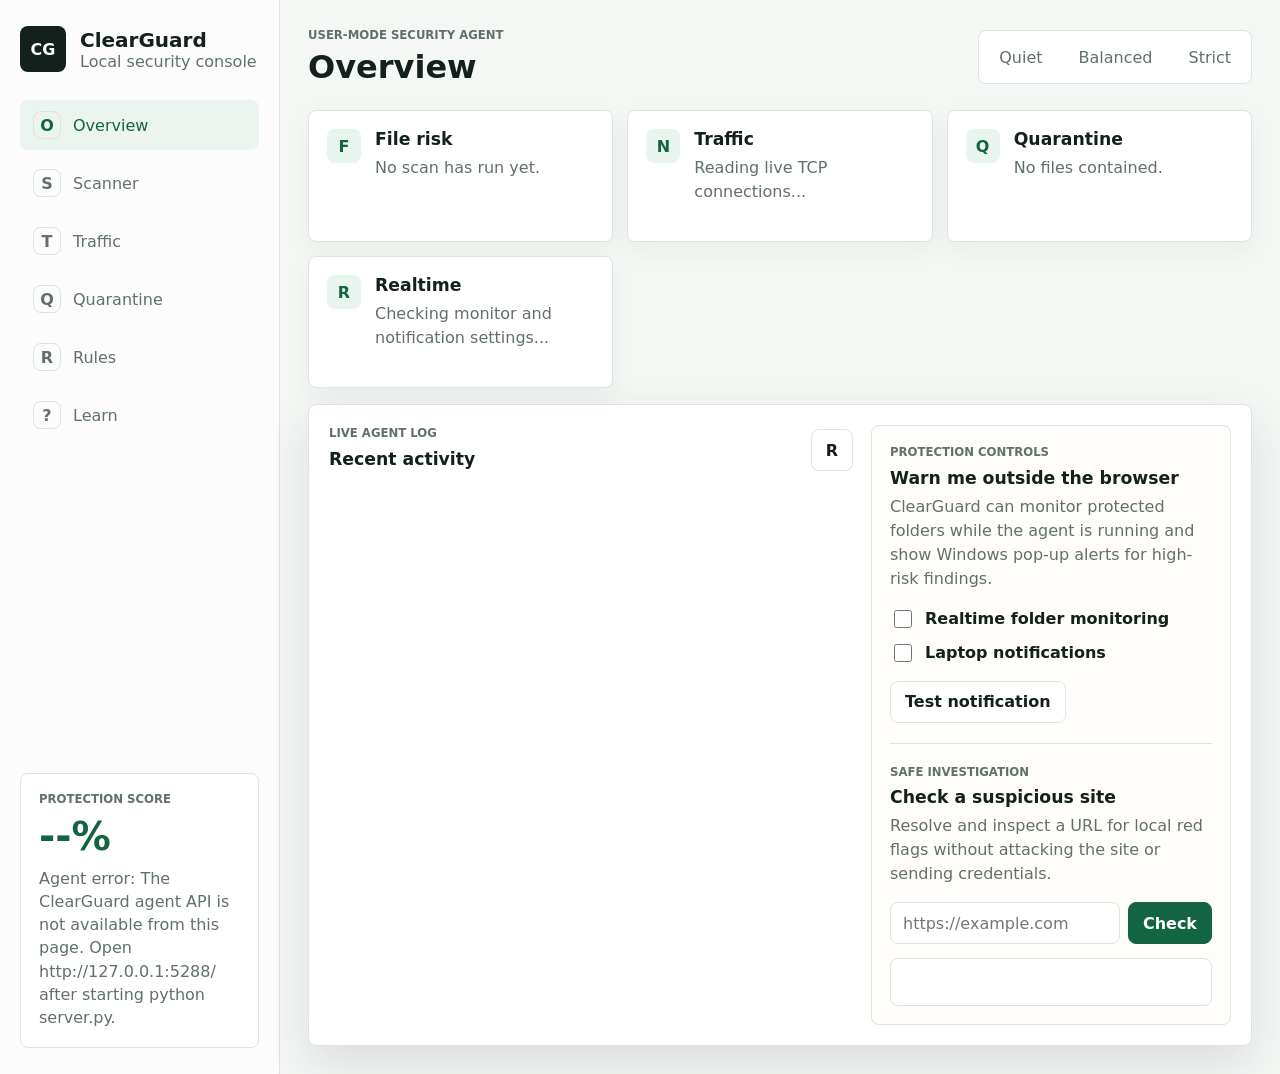
==== console.html @ 6460c011 "Add persistence notifications unblock and animated landing" ====
<!doctype html>
<html lang="en">
  <head>
    <meta charset="utf-8">
    <meta name="viewport" content="width=device-width, initial-scale=1">
    <title>ClearGuard AV</title>
    <link rel="stylesheet" href="styles.css">
  </head>
  <body>
    <div class="app-shell">
      <aside class="sidebar" aria-label="ClearGuard sections">
        <div class="brand">
          <div class="brand-mark" aria-hidden="true">CG</div>
          <div>
            <h1>ClearGuard</h1>
            <p>Local security console</p>
          </div>
        </div>

        <nav class="nav-list" aria-label="Primary">
          <button class="nav-item active" data-view="overview" type="button"><span aria-hidden="true">O</span>Overview</button>
          <button class="nav-item" data-view="scanner" type="button"><span aria-hidden="true">S</span>Scanner</button>
          <button class="nav-item" data-view="traffic" type="button"><span aria-hidden="true">T</span>Traffic</button>
          <button class="nav-item" data-view="quarantine" type="button"><span aria-hidden="true">Q</span>Quarantine</button>
          <button class="nav-item" data-view="rules" type="button"><span aria-hidden="true">R</span>Rules</button>
          <button class="nav-item" data-view="learn" type="button"><span aria-hidden="true">?</span>Learn</button>
        </nav>

        <section class="trust-panel" aria-label="Protection status">
          <p class="eyebrow">Protection score</p>
          <div class="trust-score"><span id="trustScore">--</span>%</div>
          <p id="trustCopy">Connecting to the local agent...</p>
        </section>
      </aside>

      <main class="workspace">
        <header class="topbar">
          <div>
            <p class="eyebrow">User-mode security agent</p>
            <h2 id="viewTitle">Overview</h2>
          </div>
          <div class="mode-control" aria-label="Protection mode">
            <button class="mode-button" data-mode="quiet" type="button">Quiet</button>
            <button class="mode-button" data-mode="balanced" type="button">Balanced</button>
            <button class="mode-button" data-mode="strict" type="button">Strict</button>
          </div>
        </header>

        <section class="view active" id="overview" aria-labelledby="viewTitle">
          <div class="status-grid">
            <article class="status-tile">
              <div class="tile-icon" aria-hidden="true">F</div>
              <div>
                <h3>File risk</h3>
                <p id="fileStatus">No scan has run yet.</p>
              </div>
            </article>
            <article class="status-tile">
              <div class="tile-icon" aria-hidden="true">N</div>
              <div>
                <h3>Traffic</h3>
                <p id="networkStatus">Reading live TCP connections...</p>
              </div>
            </article>
            <article class="status-tile">
              <div class="tile-icon" aria-hidden="true">Q</div>
              <div>
                <h3>Quarantine</h3>
                <p id="quarantineStatus">No files contained.</p>
              </div>
            </article>
            <article class="status-tile">
              <div class="tile-icon" aria-hidden="true">R</div>
              <div>
                <h3>Realtime</h3>
                <p id="realtimeStatus">Checking monitor and notification settings...</p>
              </div>
            </article>
          </div>

          <section class="panel split-panel">
            <div>
              <div class="section-head">
                <div>
                  <p class="eyebrow">Live agent log</p>
                  <h3>Recent activity</h3>
                </div>
                <button class="icon-button" id="refreshOverview" type="button" title="Refresh" aria-label="Refresh">R</button>
              </div>
              <div class="activity-list" id="activityList" aria-live="polite"></div>
            </div>
            <aside class="decision-card">
              <p class="eyebrow">Protection controls</p>
              <h3>Warn me outside the browser</h3>
              <p>ClearGuard can monitor protected folders while the agent is running and show Windows pop-up alerts for high-risk findings.</p>
              <div class="toggle-list">
                <label><input id="realtimeToggle" type="checkbox"> Realtime folder monitoring</label>
                <label><input id="notificationsToggle" type="checkbox"> Laptop notifications</label>
              </div>
              <div class="decision-actions">
                <button class="secondary-action" id="testNotification" type="button">Test notification</button>
              </div>
              <hr>
              <p class="eyebrow">Safe investigation</p>
              <h3>Check a suspicious site</h3>
              <p>Resolve and inspect a URL for local red flags without attacking the site or sending credentials.</p>
              <div class="input-row">
                <input id="urlInput" type="url" placeholder="https://example.com">
                <button class="primary-action" id="checkUrl" type="button">Check</button>
              </div>
              <div class="result-box" id="urlResult"></div>
            </aside>
          </section>
        </section>

        <section class="view" id="scanner" aria-labelledby="viewTitle">
          <section class="panel">
            <div class="section-head">
              <div>
                <p class="eyebrow">Real file scanning</p>
                <h3>Scan files or folders</h3>
              </div>
              <button class="secondary-action" id="scanDefault" type="button">Scan default folder</button>
            </div>
            <div class="input-row wide">
              <input id="scanPath" type="text" placeholder="C:\Users\you\Downloads">
              <button class="primary-action" id="scanPathButton" type="button">Scan path</button>
            </div>
            <div class="result-box" id="scanSummary"></div>
            <div class="findings-list" id="scanFindings"></div>
          </section>
        </section>

        <section class="view" id="traffic" aria-labelledby="viewTitle">
          <section class="panel">
            <div class="section-head">
              <div>
                <p class="eyebrow">Live traffic visibility</p>
                <h3>Outbound connections</h3>
              </div>
              <button class="secondary-action" id="refreshTraffic" type="button">Refresh traffic</button>
            </div>
            <div class="result-box" id="trafficHelp">Loading traffic context...</div>
            <div class="table-wrap">
              <table>
                <thead>
                  <tr>
                    <th>Risk</th>
                    <th>Process</th>
                    <th>Destination</th>
                    <th>Plain-English explanation</th>
                    <th>Action</th>
                  </tr>
                </thead>
                <tbody id="trafficTable"></tbody>
              </table>
            </div>
            <div class="section-head subhead">
              <div>
                <p class="eyebrow">Windows Firewall</p>
                <h3>Existing outbound IP blocks</h3>
              </div>
              <button class="secondary-action" id="refreshBlocked" type="button">Refresh blocked IPs</button>
            </div>
            <div class="rules-list" id="blockedList"></div>
          </section>
        </section>

        <section class="view" id="quarantine" aria-labelledby="viewTitle">
          <section class="panel">
            <div class="section-head">
              <div>
                <p class="eyebrow">Contained files</p>
                <h3>Quarantine</h3>
              </div>
              <button class="secondary-action" id="refreshQuarantine" type="button">Refresh</button>
            </div>
            <div class="quarantine-list" id="quarantineList"></div>
          </section>
        </section>

        <section class="view" id="rules" aria-labelledby="viewTitle">
          <section class="panel">
            <div class="section-head">
              <div>
                <p class="eyebrow">Detection policy</p>
                <h3>Active built-in rules</h3>
              </div>
            </div>
            <div class="rules-list" id="rulesList"></div>
          </section>
        </section>

        <section class="view" id="learn" aria-labelledby="viewTitle">
          <section class="panel learn-grid">
            <article>
              <p class="eyebrow">What runs today</p>
              <h3>User-mode agent</h3>
              <p>This build scans real files, tracks quarantine, reads live TCP connections, and explains risk locally.</p>
            </article>
            <article>
              <p class="eyebrow">What comes next</p>
              <h3>Kernel sensor</h3>
              <p>Industry endpoint protection adds signed minifilter, process, registry, and WFP drivers after the policy engine is stable.</p>
            </article>
            <article>
              <p class="eyebrow">Safe investigation</p>
              <h3>Defensive only</h3>
              <p>ClearGuard can inspect, explain, quarantine, and block. It does not attack sites, bypass access controls, or exploit traffic.</p>
            </article>
            <article>
              <p class="eyebrow">Moat</p>
              <h3>Human-readable control</h3>
              <p>The product wedge is security decisions normal people can understand, with expert-grade telemetry behind the scenes.</p>
            </article>
          </section>
        </section>
      </main>
    </div>

    <script src="app.js"></script>
  </body>
</html>
---- styles.css ----
:root {
  color-scheme: light;
  --bg: #f5f7f5;
  --surface: #ffffff;
  --ink: #14201b;
  --muted: #61706a;
  --line: #dce4df;
  --green: #1f8a5b;
  --green-dark: #126442;
  --amber: #c47a13;
  --red: #b83a3a;
  --blue: #356f9f;
  --shadow: 0 18px 48px rgba(30, 44, 38, 0.12);
}

* {
  box-sizing: border-box;
}

body {
  margin: 0;
  min-height: 100vh;
  background: var(--bg);
  color: var(--ink);
  font-family: Inter, ui-sans-serif, system-ui, -apple-system, BlinkMacSystemFont, "Segoe UI", sans-serif;
}

button,
input,
select {
  font: inherit;
}

button {
  cursor: pointer;
}

.app-shell {
  display: grid;
  grid-template-columns: 280px minmax(0, 1fr);
  min-height: 100vh;
}

.sidebar {
  display: flex;
  flex-direction: column;
  gap: 28px;
  min-width: 0;
  border-right: 1px solid var(--line);
  background: #fbfcfb;
  padding: 26px 20px;
}

.brand {
  display: flex;
  align-items: center;
  gap: 14px;
}

.brand-mark {
  display: grid;
  width: 46px;
  height: 46px;
  place-items: center;
  border-radius: 8px;
  background: var(--ink);
  color: white;
  font-weight: 800;
}

h1,
h2,
h3,
h4,
p {
  margin: 0;
}

.brand h1 {
  font-size: 1.25rem;
}

.brand p,
.eyebrow,
small {
  color: var(--muted);
}

.eyebrow {
  margin: 0 0 6px;
  font-size: 0.73rem;
  font-weight: 800;
  letter-spacing: 0;
  text-transform: uppercase;
}

.nav-list {
  display: grid;
  gap: 8px;
}

.nav-item,
.mode-button,
.icon-button,
.primary-action,
.secondary-action {
  min-height: 42px;
  border: 1px solid transparent;
  border-radius: 8px;
}

.nav-item {
  display: flex;
  align-items: center;
  gap: 12px;
  width: 100%;
  padding: 10px 12px;
  background: transparent;
  color: var(--muted);
  text-align: left;
}

.nav-item span {
  display: grid;
  width: 28px;
  height: 28px;
  place-items: center;
  border: 1px solid var(--line);
  border-radius: 8px;
  font-weight: 800;
}

.nav-item.active,
.nav-item:hover {
  background: #ecf4ef;
  color: var(--green-dark);
}

.trust-panel,
.panel,
.decision-card {
  border: 1px solid var(--line);
  border-radius: 8px;
  background: var(--surface);
}

.trust-panel {
  margin-top: auto;
  padding: 18px;
}

.trust-score {
  margin: 8px 0;
  color: var(--green-dark);
  font-size: 2.45rem;
  font-weight: 850;
}

.trust-panel p:last-child {
  color: var(--muted);
  line-height: 1.45;
}

.workspace {
  min-width: 0;
  padding: 28px;
}

.topbar {
  display: flex;
  align-items: center;
  justify-content: space-between;
  gap: 18px;
  margin-bottom: 24px;
}

.topbar h2 {
  font-size: clamp(1.55rem, 2.5vw, 2.3rem);
}

.mode-control {
  display: flex;
  gap: 6px;
  padding: 5px;
  border: 1px solid var(--line);
  border-radius: 8px;
  background: white;
}

.mode-button {
  padding: 0 14px;
  background: transparent;
  color: var(--muted);
}

.mode-button.active {
  background: var(--ink);
  color: white;
}

.view {
  display: none;
}

.view.active {
  display: block;
}

.status-grid {
  display: grid;
  grid-template-columns: repeat(3, minmax(0, 1fr));
  gap: 14px;
  margin-bottom: 16px;
}

.status-tile {
  display: flex;
  min-height: 132px;
  gap: 14px;
  padding: 18px;
  border: 1px solid var(--line);
  border-radius: 8px;
  background: white;
  box-shadow: 0 8px 24px rgba(30, 44, 38, 0.05);
}

.status-tile h3,
.panel h3,
.decision-card h3 {
  margin-bottom: 7px;
  font-size: 1.08rem;
}

.status-tile p,
.panel p,
.decision-card p,
.activity-item p,
.rule-item p,
.quarantine-item p,
.finding-item p {
  color: var(--muted);
  line-height: 1.5;
}

.tile-icon {
  display: grid;
  flex: 0 0 auto;
  width: 34px;
  height: 34px;
  place-items: center;
  border-radius: 8px;
  background: #e8f5ee;
  color: var(--green-dark);
  font-weight: 900;
}

.panel {
  padding: 20px;
  box-shadow: var(--shadow);
}

.split-panel {
  display: grid;
  grid-template-columns: minmax(0, 1fr) 360px;
  gap: 18px;
}

.section-head {
  display: flex;
  align-items: center;
  justify-content: space-between;
  gap: 14px;
  margin-bottom: 16px;
}

.section-head.subhead {
  margin-top: 24px;
}

.icon-button {
  display: grid;
  min-width: 42px;
  place-items: center;
  border-color: var(--line);
  background: white;
  color: var(--ink);
  font-weight: 800;
}

.activity-list,
.rules-list,
.quarantine-list,
.findings-list {
  display: grid;
  gap: 10px;
}

.activity-item,
.rule-item,
.quarantine-item,
.finding-item,
.empty-state {
  display: flex;
  align-items: flex-start;
  justify-content: space-between;
  gap: 14px;
  min-height: 74px;
  padding: 14px;
  border: 1px solid var(--line);
  border-radius: 8px;
  background: #fbfcfb;
}

.activity-item {
  justify-content: flex-start;
}

.activity-item h4,
.quarantine-item h4,
.finding-item h4,
.rule-item h4 {
  margin-bottom: 4px;
}

.risk-dot {
  flex: 0 0 auto;
  width: 12px;
  height: 12px;
  margin-top: 6px;
  border-radius: 50%;
  background: var(--green);
}

.risk-dot.medium,
.risk-pill.medium,
.finding-item.medium {
  border-color: #f0c27b;
}

.risk-dot.medium {
  background: var(--amber);
}

.risk-dot.high,
.risk-dot.critical {
  background: var(--red);
}

.finding-item.high,
.finding-item.critical {
  border-color: #e7a4a4;
}

.decision-card {
  align-self: start;
  padding: 18px;
  background: #fffdf9;
}

.input-row,
.quarantine-actions,
.decision-actions {
  display: flex;
  flex-wrap: wrap;
  gap: 8px;
  margin-top: 16px;
}

.toggle-list {
  display: grid;
  gap: 10px;
  margin-top: 16px;
}

.toggle-list label {
  display: flex;
  align-items: center;
  gap: 10px;
  color: var(--ink);
  font-weight: 750;
}

.toggle-list input {
  flex: 0 0 auto;
  width: 18px;
  min-height: 18px;
}

hr {
  height: 1px;
  margin: 20px 0;
  border: 0;
  background: var(--line);
}

.input-row.wide {
  align-items: stretch;
  margin-bottom: 16px;
}

input {
  min-width: 0;
  min-height: 42px;
  flex: 1 1 220px;
  border: 1px solid var(--line);
  border-radius: 8px;
  padding: 0 12px;
}

.primary-action,
.secondary-action {
  padding: 0 14px;
  font-weight: 750;
}

.primary-action {
  border-color: var(--green-dark);
  background: var(--green-dark);
  color: white;
}

.primary-action.danger {
  border-color: var(--red);
  background: var(--red);
}

.secondary-action {
  border-color: var(--line);
  background: white;
  color: var(--ink);
}

.result-box {
  margin-top: 14px;
  padding: 12px;
  min-height: 48px;
  border: 1px solid var(--line);
  border-radius: 8px;
  background: white;
  color: var(--muted);
  line-height: 1.45;
}

.table-wrap {
  overflow-x: auto;
}

table {
  width: 100%;
  min-width: 760px;
  border-collapse: collapse;
}

th,
td {
  padding: 12px;
  border-bottom: 1px solid var(--line);
  text-align: left;
  vertical-align: top;
}

th {
  color: var(--muted);
  font-size: 0.78rem;
  text-transform: uppercase;
}

.risk-pill {
  display: inline-flex;
  min-width: 74px;
  justify-content: center;
  border: 1px solid var(--line);
  border-radius: 999px;
  padding: 4px 8px;
  background: #eef7f2;
  color: var(--green-dark);
  font-size: 0.8rem;
  font-weight: 800;
}

.risk-pill.info {
  background: #eef3f8;
  color: var(--blue);
}

.risk-pill.medium {
  background: #fff2df;
  color: var(--amber);
}

.risk-pill.high,
.risk-pill.critical {
  background: #fff0f0;
  color: var(--red);
}

.learn-grid {
  display: grid;
  grid-template-columns: repeat(2, minmax(0, 1fr));
  gap: 18px;
}

.learn-grid article {
  padding: 16px;
  border: 1px solid var(--line);
  border-radius: 8px;
  background: #fbfcfb;
}

@media (max-width: 1080px) {
  .status-grid,
  .split-panel,
  .learn-grid {
    grid-template-columns: 1fr;
  }
}

@media (max-width: 940px) {
  .app-shell {
    grid-template-columns: 1fr;
  }

  .sidebar {
    position: static;
    gap: 18px;
    border-right: 0;
    border-bottom: 1px solid var(--line);
  }

  .trust-panel {
    margin-top: 0;
  }
}

@media (max-width: 620px) {
  .workspace,
  .sidebar {
    padding: 18px;
  }

  .topbar {
    align-items: stretch;
    flex-direction: column;
  }

  .mode-control,
  .nav-list {
    overflow-x: auto;
  }

  .nav-list {
    display: flex;
  }

  .nav-item {
    flex: 0 0 auto;
    width: auto;
    white-space: nowrap;
  }

  .nav-item span {
    display: none;
  }

  .mode-button {
    flex: 1;
  }

  .activity-item,
  .quarantine-item,
  .rule-item,
  .finding-item {
    flex-direction: column;
  }
}

.landing-body {
  background: #f7f8f6;
}

.landing-nav,
.landing-footer {
  display: flex;
  align-items: center;
  justify-content: space-between;
  gap: 18px;
  width: min(1180px, calc(100% - 40px));
  margin: 0 auto;
}

.landing-nav {
  min-height: 76px;
}

.landing-brand {
  display: inline-flex;
  align-items: center;
  gap: 12px;
  color: var(--ink);
  font-weight: 850;
  text-decoration: none;
}

.landing-nav nav,
.landing-footer {
  display: flex;
  flex-wrap: wrap;
  gap: 16px;
}

.landing-nav a,
.landing-footer a {
  color: var(--muted);
  font-weight: 750;
  text-decoration: none;
}

.landing-nav a:hover,
.landing-footer a:hover {
  color: var(--green-dark);
}

.landing-hero {
  position: relative;
  display: grid;
  grid-template-columns: minmax(0, 1.05fr) minmax(360px, 0.95fr);
  gap: 48px;
  align-items: center;
  width: min(1180px, calc(100% - 40px));
  min-height: calc(100vh - 118px);
  margin: 0 auto;
  padding: 34px 0 64px;
}

.parallax-stage {
  overflow: hidden;
}

.hero-aura {
  position: absolute;
  z-index: 0;
  border-radius: 999px;
  filter: blur(8px);
  opacity: 0.38;
  pointer-events: none;
}

.aura-one {
  width: 320px;
  height: 320px;
  top: 14%;
  right: 28%;
  background: radial-gradient(circle, rgba(31, 138, 91, 0.45), rgba(31, 138, 91, 0));
}

.aura-two {
  width: 240px;
  height: 240px;
  bottom: 18%;
  left: 3%;
  background: radial-gradient(circle, rgba(53, 111, 159, 0.32), rgba(53, 111, 159, 0));
}

.hero-copy,
.hero-product {
  position: relative;
  z-index: 1;
}

.hero-copy h1 {
  max-width: 760px;
  margin-bottom: 18px;
  font-size: clamp(3rem, 7vw, 5.7rem);
  line-height: 0.95;
}

.word-pop {
  position: relative;
  display: inline-block;
  color: var(--green-dark);
  animation: wordLift 3.4s ease-in-out infinite;
}

.word-pop::after {
  content: "";
  position: absolute;
  left: 2px;
  right: 2px;
  bottom: 4px;
  height: 12px;
  z-index: -1;
  border-radius: 999px;
  background: rgba(31, 138, 91, 0.18);
  animation: underlinePulse 2.8s ease-in-out infinite;
}

.hero-copy > p:not(.eyebrow):not(.hero-note) {
  max-width: 650px;
  color: var(--muted);
  font-size: 1.2rem;
  line-height: 1.6;
}

.hero-actions {
  display: flex;
  flex-wrap: wrap;
  gap: 12px;
  margin: 28px 0 12px;
}

.primary-link,
.secondary-link {
  display: inline-flex;
  align-items: center;
  justify-content: center;
  min-height: 48px;
  border-radius: 8px;
  padding: 0 18px;
  font-weight: 850;
  text-decoration: none;
}

.primary-link {
  background: var(--green-dark);
  color: white;
}

.secondary-link {
  border: 1px solid var(--line);
  background: white;
  color: var(--ink);
}

.hero-note {
  color: var(--muted);
  font-size: 0.95rem;
}

.hero-product {
  position: relative;
  overflow: hidden;
  border: 1px solid var(--line);
  border-radius: 8px;
  background: white;
  box-shadow: var(--shadow);
  animation: floatCard 5.5s ease-in-out infinite;
}

.scan-line {
  position: absolute;
  top: 0;
  bottom: 0;
  width: 80px;
  background: linear-gradient(90deg, transparent, rgba(31, 138, 91, 0.15), transparent);
  animation: scanSweep 4s ease-in-out infinite;
  pointer-events: none;
}

.product-top {
  display: flex;
  gap: 8px;
  padding: 14px;
  border-bottom: 1px solid var(--line);
  background: #fbfcfb;
}

.product-top span {
  width: 10px;
  height: 10px;
  border-radius: 50%;
  background: var(--line);
}

.product-score {
  padding: 28px;
  border-bottom: 1px solid var(--line);
}

.product-score strong {
  display: block;
  color: var(--green-dark);
  font-size: 4rem;
  line-height: 1;
}

.product-score span,
.product-list span {
  color: var(--muted);
  line-height: 1.5;
}

.product-list {
  display: grid;
  gap: 0;
}

.product-list article {
  display: grid;
  gap: 5px;
  padding: 18px 28px;
  border-bottom: 1px solid var(--line);
}

.product-list article:last-child {
  border-bottom: 0;
}

.landing-band,
.landing-cta {
  width: min(1180px, calc(100% - 40px));
  margin: 0 auto 28px;
  padding: 62px 0;
}

.landing-band.alt {
  border-top: 1px solid var(--line);
  border-bottom: 1px solid var(--line);
}

.landing-section-head {
  max-width: 720px;
  margin-bottom: 24px;
}

.landing-section-head h2,
.landing-cta h2 {
  font-size: clamp(2rem, 4vw, 3.2rem);
  line-height: 1.05;
}

.feature-grid,
.steps-grid {
  display: grid;
  grid-template-columns: repeat(4, minmax(0, 1fr));
  gap: 14px;
}

.feature-grid article,
.steps-grid article {
  min-height: 210px;
  border: 1px solid var(--line);
  border-radius: 8px;
  background: white;
  padding: 20px;
  transition: transform 180ms ease, box-shadow 180ms ease, border-color 180ms ease;
}

.feature-grid article:hover,
.steps-grid article:hover {
  transform: translateY(-4px);
  border-color: rgba(31, 138, 91, 0.35);
  box-shadow: 0 16px 36px rgba(30, 44, 38, 0.1);
}

.feature-grid h3,
.steps-grid h3 {
  margin-bottom: 10px;
}

.feature-grid p,
.steps-grid p,
.landing-cta p {
  color: var(--muted);
  line-height: 1.55;
}

.steps-grid span {
  display: grid;
  width: 34px;
  height: 34px;
  place-items: center;
  margin-bottom: 20px;
  border-radius: 8px;
  background: #e8f5ee;
  color: var(--green-dark);
  font-weight: 900;
}

code {
  border: 1px solid var(--line);
  border-radius: 6px;
  background: #fbfcfb;
  padding: 2px 5px;
}

.landing-cta {
  display: flex;
  align-items: center;
  justify-content: space-between;
  gap: 26px;
  border: 1px solid var(--line);
  border-radius: 8px;
  background: white;
  padding: 34px;
}

.landing-cta div {
  max-width: 760px;
}

.landing-footer {
  min-height: 78px;
  border-top: 1px solid var(--line);
  color: var(--muted);
}

.reveal {
  opacity: 0;
  transform: translateY(22px);
  transition: opacity 520ms ease, transform 520ms ease;
}

.reveal.visible {
  opacity: 1;
  transform: translateY(0);
}

@keyframes floatCard {
  0%,
  100% {
    transform: translateY(0);
  }
  50% {
    transform: translateY(-10px);
  }
}

@keyframes scanSweep {
  0% {
    left: -90px;
  }
  48%,
  100% {
    left: calc(100% + 90px);
  }
}

@keyframes wordLift {
  0%,
  100% {
    transform: translateY(0);
  }
  50% {
    transform: translateY(-4px);
  }
}

@keyframes underlinePulse {
  0%,
  100% {
    transform: scaleX(0.9);
    opacity: 0.55;
  }
  50% {
    transform: scaleX(1.04);
    opacity: 1;
  }
}

@media (prefers-reduced-motion: reduce) {
  *,
  *::before,
  *::after {
    animation-duration: 0.001ms !important;
    animation-iteration-count: 1 !important;
    scroll-behavior: auto !important;
    transition-duration: 0.001ms !important;
  }
}

@media (max-width: 980px) {
  .landing-hero,
  .feature-grid,
  .steps-grid {
    grid-template-columns: 1fr;
  }

  .landing-hero {
    min-height: auto;
  }

  .hero-product {
    min-width: 0;
  }

  .landing-cta {
    align-items: flex-start;
    flex-direction: column;
  }
}

@media (max-width: 640px) {
  .landing-nav {
    align-items: flex-start;
    flex-direction: column;
    padding: 18px 0;
  }

  .landing-nav nav {
    gap: 12px;
  }

  .hero-copy h1 {
    font-size: 3rem;
  }
}
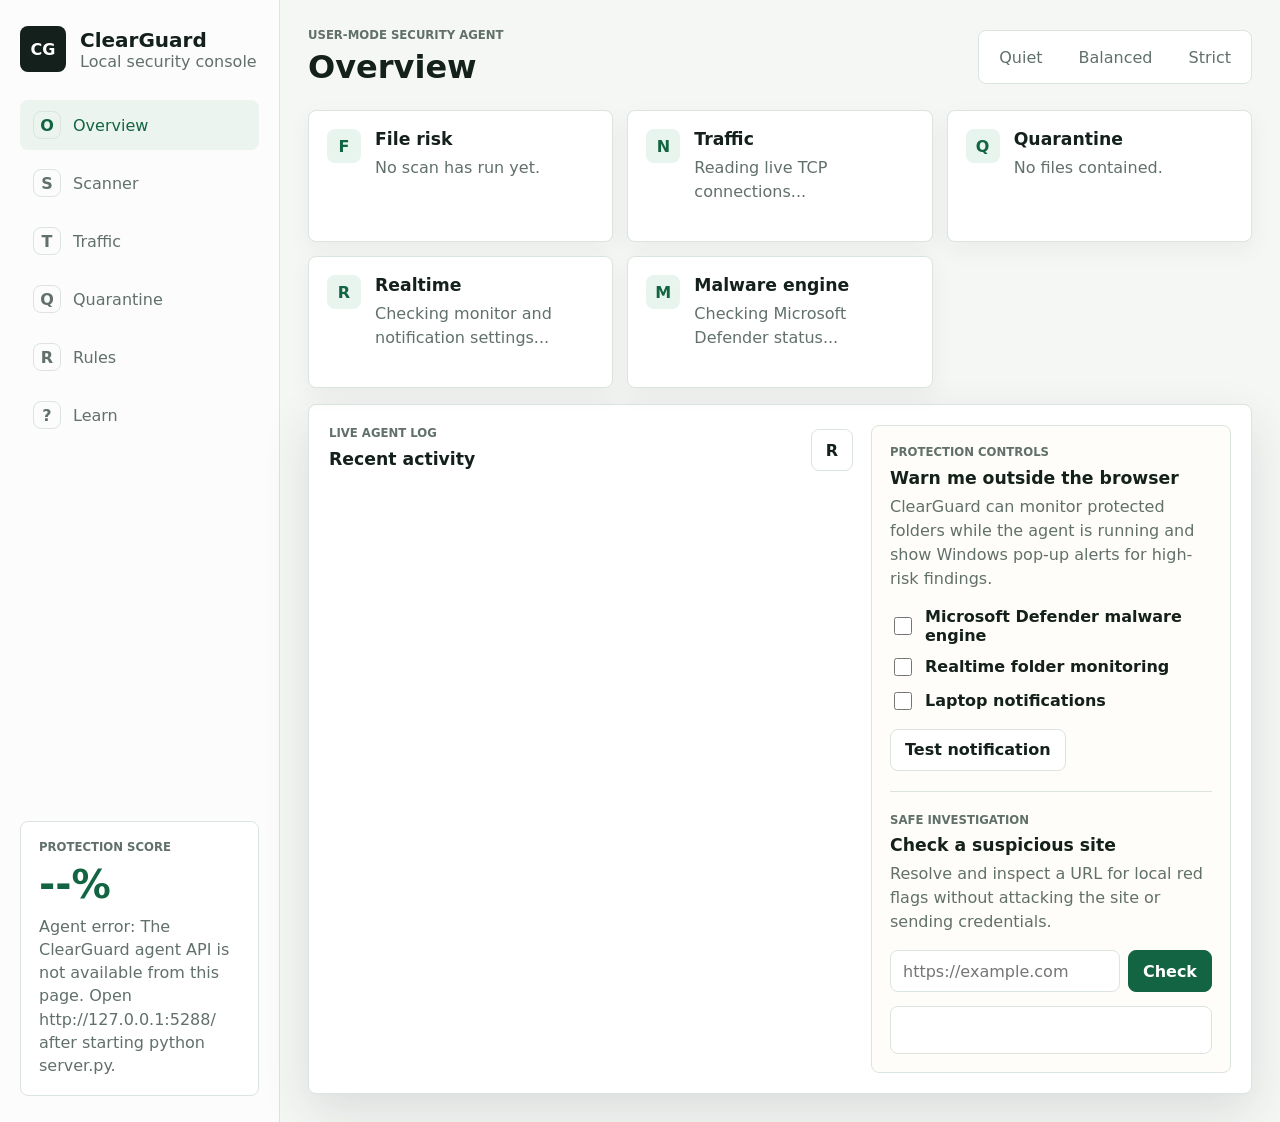
==== commit 566c9d92: "Integrate Microsoft Defender malware engine" ====
--- a/console.html
+++ b/console.html
@@ -76,6 +76,13 @@
                 <p id="realtimeStatus">Checking monitor and notification settings...</p>
               </div>
             </article>
+            <article class="status-tile">
+              <div class="tile-icon" aria-hidden="true">M</div>
+              <div>
+                <h3>Malware engine</h3>
+                <p id="engineStatus">Checking Microsoft Defender status...</p>
+              </div>
+            </article>
           </div>
 
           <section class="panel split-panel">
@@ -94,6 +101,7 @@
               <h3>Warn me outside the browser</h3>
               <p>ClearGuard can monitor protected folders while the agent is running and show Windows pop-up alerts for high-risk findings.</p>
               <div class="toggle-list">
+                <label><input id="defenderToggle" type="checkbox"> Microsoft Defender malware engine</label>
                 <label><input id="realtimeToggle" type="checkbox"> Realtime folder monitoring</label>
                 <label><input id="notificationsToggle" type="checkbox"> Laptop notifications</label>
               </div>
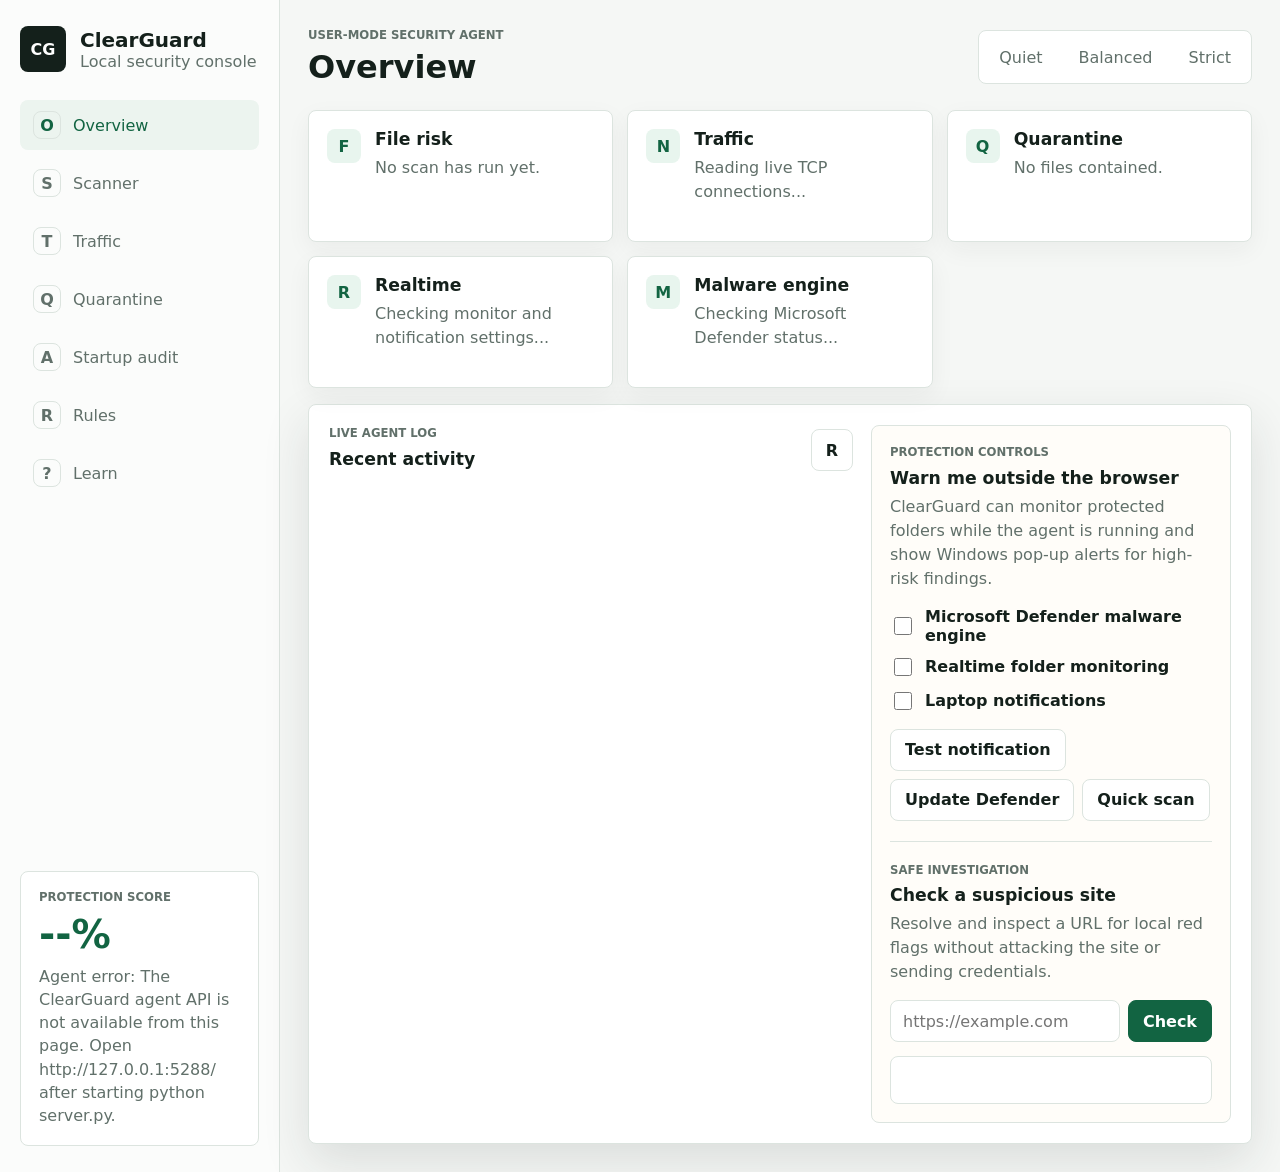
==== commit 1730e60e: "Add web shield startup audit and blocklists" ====
--- a/console.html
+++ b/console.html
@@ -22,6 +22,7 @@
           <button class="nav-item" data-view="scanner" type="button"><span aria-hidden="true">S</span>Scanner</button>
           <button class="nav-item" data-view="traffic" type="button"><span aria-hidden="true">T</span>Traffic</button>
           <button class="nav-item" data-view="quarantine" type="button"><span aria-hidden="true">Q</span>Quarantine</button>
+          <button class="nav-item" data-view="startup" type="button"><span aria-hidden="true">A</span>Startup audit</button>
           <button class="nav-item" data-view="rules" type="button"><span aria-hidden="true">R</span>Rules</button>
           <button class="nav-item" data-view="learn" type="button"><span aria-hidden="true">?</span>Learn</button>
         </nav>
@@ -107,6 +108,8 @@
               </div>
               <div class="decision-actions">
                 <button class="secondary-action" id="testNotification" type="button">Test notification</button>
+                <button class="secondary-action" id="updateDefender" type="button">Update Defender</button>
+                <button class="secondary-action" id="quickScan" type="button">Quick scan</button>
               </div>
               <hr>
               <p class="eyebrow">Safe investigation</p>
@@ -187,6 +190,19 @@
           </section>
         </section>
 
+        <section class="view" id="startup" aria-labelledby="viewTitle">
+          <section class="panel">
+            <div class="section-head">
+              <div>
+                <p class="eyebrow">Persistence audit</p>
+                <h3>Apps that start automatically</h3>
+              </div>
+              <button class="secondary-action" id="refreshStartup" type="button">Audit startup</button>
+            </div>
+            <div class="findings-list" id="startupList"></div>
+          </section>
+        </section>
+
         <section class="view" id="rules" aria-labelledby="viewTitle">
           <section class="panel">
             <div class="section-head">
@@ -196,6 +212,21 @@
               </div>
             </div>
             <div class="rules-list" id="rulesList"></div>
+            <div class="section-head subhead">
+              <div>
+                <p class="eyebrow">Local blocklists</p>
+                <h3>Known-bad domains and hashes</h3>
+              </div>
+            </div>
+            <div class="input-row wide">
+              <input id="domainInput" type="text" placeholder="malicious.example">
+              <button class="primary-action" id="addDomain" type="button">Block domain</button>
+            </div>
+            <div class="input-row wide">
+              <input id="hashInput" type="text" placeholder="SHA-256 hash">
+              <button class="primary-action" id="addHash" type="button">Block hash</button>
+            </div>
+            <div class="rules-list" id="blocklistList"></div>
           </section>
         </section>
 
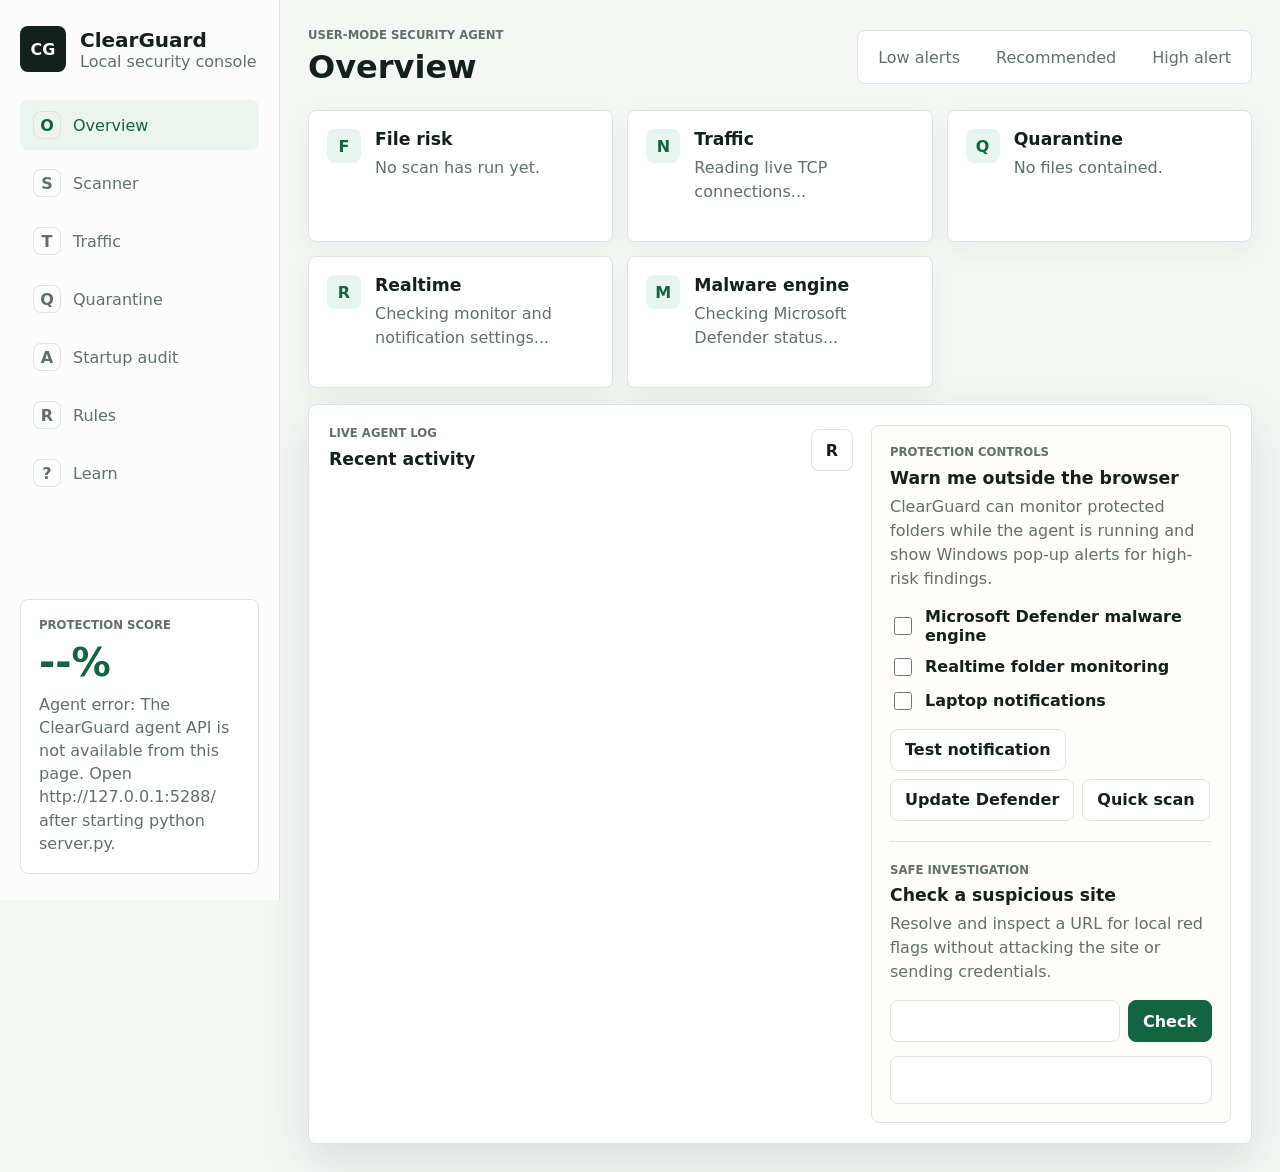
==== commit c4cfcaea: "Improve rules traffic and startup controls" ====
--- a/console.html
+++ b/console.html
@@ -41,9 +41,9 @@
             <h2 id="viewTitle">Overview</h2>
           </div>
           <div class="mode-control" aria-label="Protection mode">
-            <button class="mode-button" data-mode="quiet" type="button">Quiet</button>
-            <button class="mode-button" data-mode="balanced" type="button">Balanced</button>
-            <button class="mode-button" data-mode="strict" type="button">Strict</button>
+            <button class="mode-button" data-mode="quiet" type="button" title="Fewer alerts; still scans and logs.">Low alerts</button>
+            <button class="mode-button" data-mode="balanced" type="button" title="Recommended alert level for daily use.">Recommended</button>
+            <button class="mode-button" data-mode="strict" type="button" title="More warnings for suspicious behavior.">High alert</button>
           </div>
         </header>
 
@@ -116,7 +116,7 @@
               <h3>Check a suspicious site</h3>
               <p>Resolve and inspect a URL for local red flags without attacking the site or sending credentials.</p>
               <div class="input-row">
-                <input id="urlInput" type="url" placeholder="https://example.com">
+                <input id="urlInput" type="url" aria-label="Suspicious URL to check">
                 <button class="primary-action" id="checkUrl" type="button">Check</button>
               </div>
               <div class="result-box" id="urlResult"></div>
@@ -134,7 +134,7 @@
               <button class="secondary-action" id="scanDefault" type="button">Scan default folder</button>
             </div>
             <div class="input-row wide">
-              <input id="scanPath" type="text" placeholder="C:\Users\you\Downloads">
+              <input id="scanPath" type="text" aria-label="File or folder path to scan">
               <button class="primary-action" id="scanPathButton" type="button">Scan path</button>
             </div>
             <div class="result-box" id="scanSummary"></div>
@@ -169,7 +169,7 @@
             <div class="section-head subhead">
               <div>
                 <p class="eyebrow">Windows Firewall</p>
-                <h3>Existing outbound IP blocks</h3>
+                <h3>ClearGuard outbound IP blocks</h3>
               </div>
               <button class="secondary-action" id="refreshBlocked" type="button">Refresh blocked IPs</button>
             </div>
@@ -215,15 +215,20 @@
             <div class="section-head subhead">
               <div>
                 <p class="eyebrow">Local blocklists</p>
-                <h3>Known-bad domains and hashes</h3>
-              </div>
-            </div>
-            <div class="input-row wide">
-              <input id="domainInput" type="text" placeholder="malicious.example">
+                <h3>Domains, IPs, and file hashes</h3>
+              </div>
+            </div>
+            <div class="result-box" id="rulesHelp">Domain blocks are enforced in ClearGuard checks and the browser extension. Run ClearGuard as Administrator to also write Windows hosts-file blocks.</div>
+            <div class="input-row wide">
+              <input id="domainInput" type="text" aria-label="Domain or URL to block">
               <button class="primary-action" id="addDomain" type="button">Block domain</button>
             </div>
             <div class="input-row wide">
-              <input id="hashInput" type="text" placeholder="SHA-256 hash">
+              <input id="ipInput" type="text" aria-label="IP address to block">
+              <button class="primary-action" id="addIp" type="button">Block IP</button>
+            </div>
+            <div class="input-row wide">
+              <input id="hashInput" type="text" aria-label="SHA-256 hash to block">
               <button class="primary-action" id="addHash" type="button">Block hash</button>
             </div>
             <div class="rules-list" id="blocklistList"></div>
--- a/styles.css
+++ b/styles.css
@@ -35,6 +35,11 @@
   cursor: pointer;
 }
 
+button:disabled {
+  cursor: wait;
+  opacity: 0.68;
+}
+
 .app-shell {
   display: grid;
   grid-template-columns: 280px minmax(0, 1fr);
@@ -42,6 +47,10 @@
 }
 
 .sidebar {
+  position: sticky;
+  top: 0;
+  max-height: 100vh;
+  overflow-y: auto;
   display: flex;
   flex-direction: column;
   gap: 28px;
@@ -409,8 +418,32 @@
 
 .primary-action,
 .secondary-action {
+  position: relative;
   padding: 0 14px;
   font-weight: 750;
+}
+
+.is-loading {
+  pointer-events: none;
+}
+
+.is-loading::after {
+  content: "";
+  display: inline-block;
+  width: 0.85em;
+  height: 0.85em;
+  margin-left: 8px;
+  border: 2px solid currentColor;
+  border-right-color: transparent;
+  border-radius: 50%;
+  vertical-align: -0.12em;
+  animation: spin 0.7s linear infinite;
+}
+
+@keyframes spin {
+  to {
+    transform: rotate(360deg);
+  }
 }
 
 .primary-action {
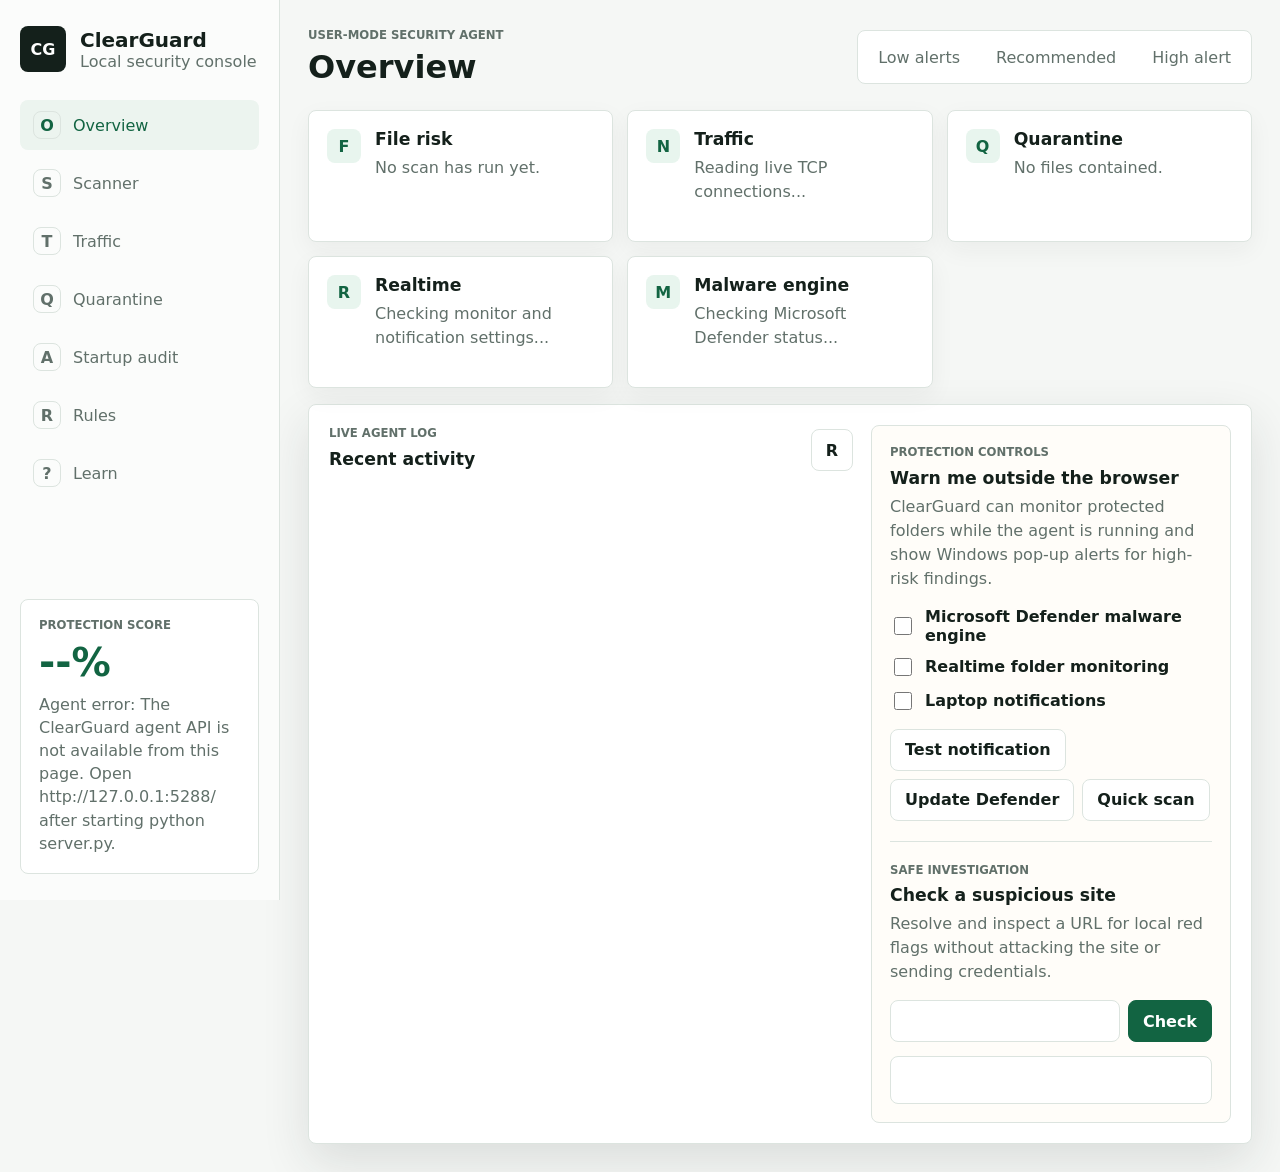
==== commit e34e4d14: "a" ====
--- a/console.html
+++ b/console.html
@@ -3,7 +3,7 @@
   <head>
     <meta charset="utf-8">
     <meta name="viewport" content="width=device-width, initial-scale=1">
-    <title>ClearGuard AV</title>
+    <title>ClearGuard</title>
     <link rel="stylesheet" href="styles.css">
   </head>
   <body>
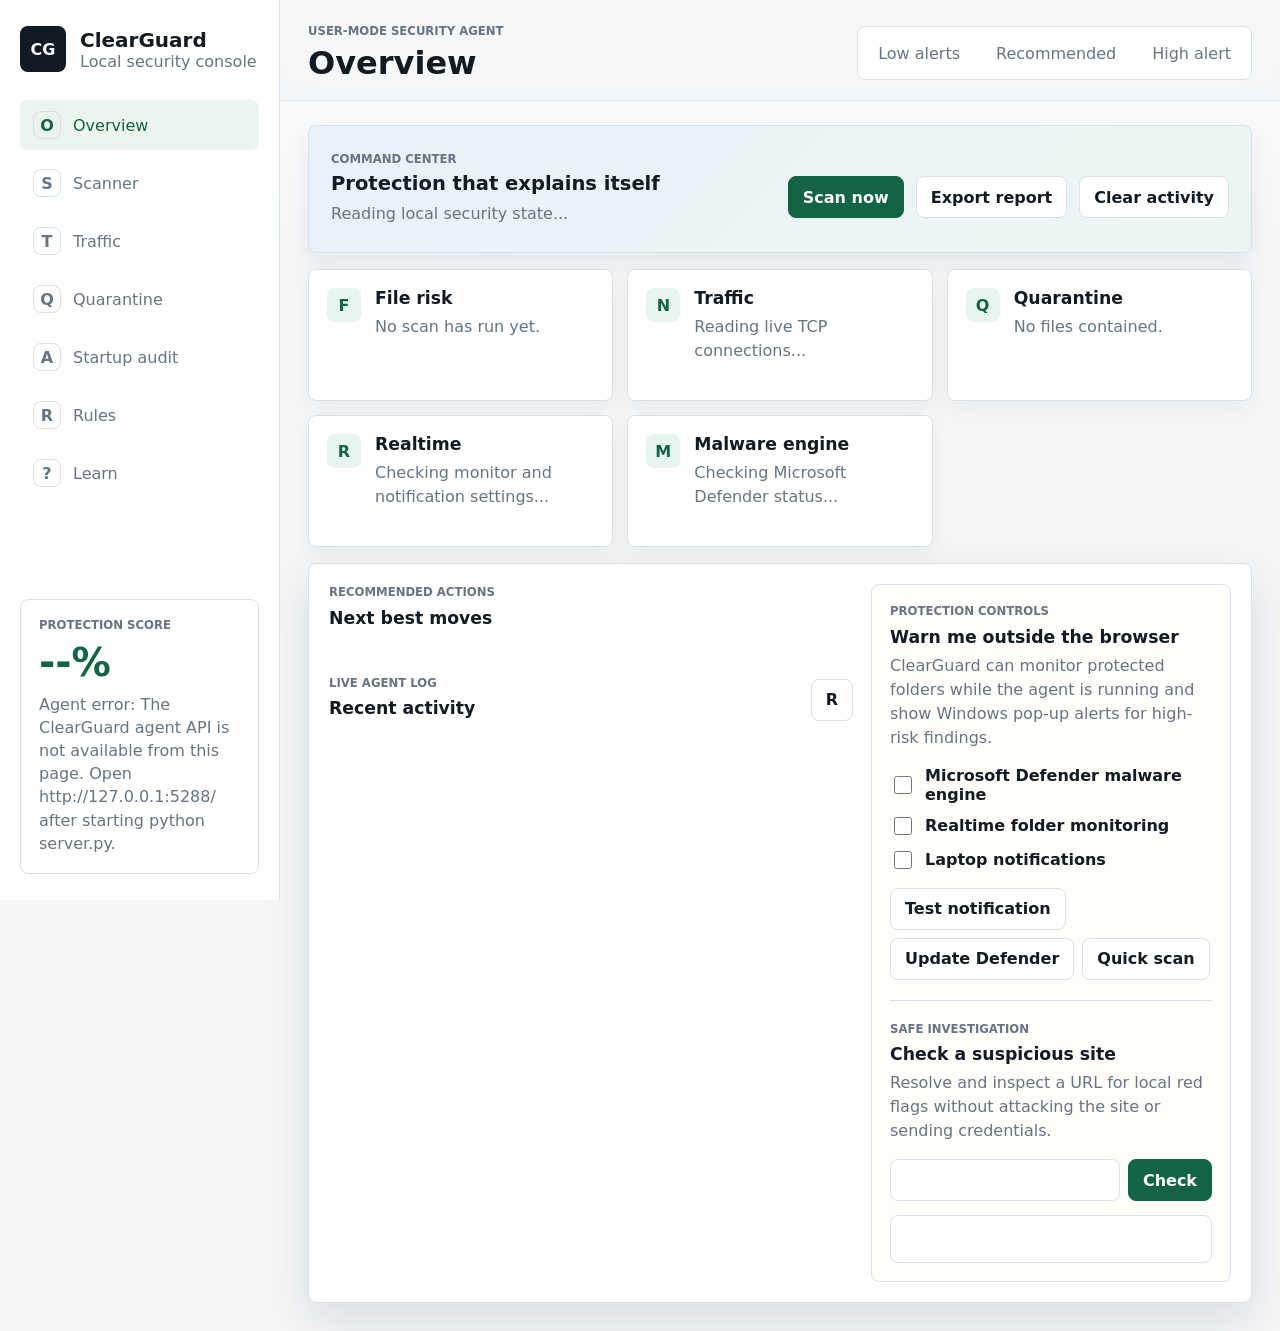
==== commit f38b2bb4: "Polish console workflows and app UX" ====
--- a/console.html
+++ b/console.html
@@ -48,6 +48,19 @@
         </header>
 
         <section class="view active" id="overview" aria-labelledby="viewTitle">
+          <section class="hero-panel">
+            <div>
+              <p class="eyebrow">Command center</p>
+              <h3>Protection that explains itself</h3>
+              <p id="overviewSummary">Reading local security state...</p>
+            </div>
+            <div class="hero-actions">
+              <button class="primary-action" id="overviewScan" type="button">Scan now</button>
+              <button class="secondary-action" id="exportReport" type="button">Export report</button>
+              <button class="secondary-action" id="clearActivity" type="button">Clear activity</button>
+            </div>
+          </section>
+
           <div class="status-grid">
             <article class="status-tile">
               <div class="tile-icon" aria-hidden="true">F</div>
@@ -89,6 +102,14 @@
           <section class="panel split-panel">
             <div>
               <div class="section-head">
+                <div>
+                  <p class="eyebrow">Recommended actions</p>
+                  <h3>Next best moves</h3>
+                </div>
+              </div>
+              <div class="action-list" id="actionList" aria-live="polite"></div>
+
+              <div class="section-head subhead">
                 <div>
                   <p class="eyebrow">Live agent log</p>
                   <h3>Recent activity</h3>
@@ -133,10 +154,33 @@
               </div>
               <button class="secondary-action" id="scanDefault" type="button">Scan default folder</button>
             </div>
+            <div class="metrics-row" id="scanMetrics"></div>
             <div class="input-row wide">
               <input id="scanPath" type="text" aria-label="File or folder path to scan">
               <button class="primary-action" id="scanPathButton" type="button">Scan path</button>
             </div>
+            <div class="section-head subhead">
+              <div>
+                <p class="eyebrow">Realtime coverage</p>
+                <h3>Protected paths</h3>
+              </div>
+              <button class="secondary-action" id="resetProtectedPaths" type="button">Reset defaults</button>
+            </div>
+            <div class="input-row wide">
+              <input id="protectedPathInput" type="text" aria-label="Folder or file path to protect">
+              <button class="secondary-action" id="addProtectedPath" type="button">Add protected path</button>
+            </div>
+            <div class="rules-list compact" id="protectedPathList"></div>
+            <div class="toolbar-row">
+              <input id="scanFindingSearch" type="search" aria-label="Search scan findings">
+              <select id="scanRiskFilter" aria-label="Filter scan findings by risk">
+                <option value="all">All risks</option>
+                <option value="critical">Critical</option>
+                <option value="high">High</option>
+                <option value="medium">Medium</option>
+                <option value="low">Low</option>
+              </select>
+            </div>
             <div class="result-box" id="scanSummary"></div>
             <div class="findings-list" id="scanFindings"></div>
           </section>
@@ -152,6 +196,16 @@
               <button class="secondary-action" id="refreshTraffic" type="button">Refresh traffic</button>
             </div>
             <div class="result-box" id="trafficHelp">Loading traffic context...</div>
+            <div class="metrics-row" id="trafficMetrics"></div>
+            <div class="toolbar-row">
+              <input id="trafficSearch" type="search" aria-label="Search traffic by process, host, IP, or path">
+              <select id="trafficRiskFilter" aria-label="Filter traffic by risk">
+                <option value="all">All risks</option>
+                <option value="high">High</option>
+                <option value="medium">Medium</option>
+                <option value="info">Info</option>
+              </select>
+            </div>
             <div class="table-wrap">
               <table>
                 <thead>
@@ -184,7 +238,20 @@
                 <p class="eyebrow">Contained files</p>
                 <h3>Quarantine</h3>
               </div>
-              <button class="secondary-action" id="refreshQuarantine" type="button">Refresh</button>
+              <div class="section-actions">
+                <button class="secondary-action" id="purgeQuarantineHistory" type="button">Clean history</button>
+                <button class="secondary-action" id="refreshQuarantine" type="button">Refresh</button>
+              </div>
+            </div>
+            <div class="metrics-row" id="quarantineMetrics"></div>
+            <div class="toolbar-row">
+              <input id="quarantineSearch" type="search" aria-label="Search quarantine">
+              <select id="quarantineStatusFilter" aria-label="Filter quarantine by status">
+                <option value="all">All statuses</option>
+                <option value="contained">Contained</option>
+                <option value="restored">Restored</option>
+                <option value="deleted">Deleted</option>
+              </select>
             </div>
             <div class="quarantine-list" id="quarantineList"></div>
           </section>
@@ -199,6 +266,18 @@
               </div>
               <button class="secondary-action" id="refreshStartup" type="button">Audit startup</button>
             </div>
+            <div class="metrics-row" id="startupMetrics"></div>
+            <div class="toolbar-row">
+              <input id="startupSearch" type="search" aria-label="Search startup apps and tasks">
+              <select id="startupFilter" aria-label="Filter startup entries">
+                <option value="all">All entries</option>
+                <option value="toggleable">Apps you can control</option>
+                <option value="system">Protected system tasks</option>
+                <option value="disabled">Disabled</option>
+                <option value="high">High risk</option>
+                <option value="medium">Medium risk</option>
+              </select>
+            </div>
             <div class="findings-list" id="startupList"></div>
           </section>
         </section>
@@ -230,6 +309,18 @@
             <div class="input-row wide">
               <input id="hashInput" type="text" aria-label="SHA-256 hash to block">
               <button class="primary-action" id="addHash" type="button">Block hash</button>
+            </div>
+            <div class="section-head subhead">
+              <div>
+                <p class="eyebrow">Bulk operations</p>
+                <h3>Import or export rules</h3>
+              </div>
+              <button class="secondary-action" id="exportBlocklists" type="button">Export blocklists</button>
+            </div>
+            <textarea id="bulkBlocklistInput" aria-label="Bulk blocklist import"></textarea>
+            <div class="decision-actions">
+              <button class="secondary-action" id="importBlocklists" type="button">Import entries</button>
+              <button class="secondary-action" id="downloadReportFromRules" type="button">Download report</button>
             </div>
             <div class="rules-list" id="blocklistList"></div>
           </section>
@@ -238,24 +329,24 @@
         <section class="view" id="learn" aria-labelledby="viewTitle">
           <section class="panel learn-grid">
             <article>
-              <p class="eyebrow">What runs today</p>
-              <h3>User-mode agent</h3>
-              <p>This build scans real files, tracks quarantine, reads live TCP connections, and explains risk locally.</p>
+              <p class="eyebrow">Daily flow</p>
+              <h3>Scan, review, contain</h3>
+              <p>Start with protected folders, review high-risk findings first, then quarantine only files you recognize as unsafe or unwanted.</p>
             </article>
             <article>
-              <p class="eyebrow">What comes next</p>
-              <h3>Kernel sensor</h3>
-              <p>Industry endpoint protection adds signed minifilter, process, registry, and WFP drivers after the policy engine is stable.</p>
+              <p class="eyebrow">Traffic</p>
+              <h3>Understand before blocking</h3>
+              <p>Browser connections often fan out through cloud providers. Block IPs when a process, destination, and timing all look wrong.</p>
             </article>
             <article>
-              <p class="eyebrow">Safe investigation</p>
-              <h3>Defensive only</h3>
-              <p>ClearGuard can inspect, explain, quarantine, and block. It does not attack sites, bypass access controls, or exploit traffic.</p>
+              <p class="eyebrow">Startup</p>
+              <h3>Control persistence</h3>
+              <p>Disable unknown user startup entries first. Windows system tasks are shown for visibility and protected from casual toggling.</p>
             </article>
             <article>
-              <p class="eyebrow">Moat</p>
-              <h3>Human-readable control</h3>
-              <p>The product wedge is security decisions normal people can understand, with expert-grade telemetry behind the scenes.</p>
+              <p class="eyebrow">Rules</p>
+              <h3>Layer local policy</h3>
+              <p>Use domains for websites, hashes for known files, and IP blocks for specific live destinations that keep reappearing.</p>
             </article>
           </section>
         </section>
--- a/styles.css
+++ b/styles.css
@@ -1,16 +1,18 @@
 :root {
   color-scheme: light;
-  --bg: #f5f7f5;
+  --bg: #f4f6f8;
   --surface: #ffffff;
-  --ink: #14201b;
-  --muted: #61706a;
-  --line: #dce4df;
+  --ink: #121a24;
+  --muted: #667483;
+  --line: #d9e1e8;
   --green: #1f8a5b;
   --green-dark: #126442;
   --amber: #c47a13;
   --red: #b83a3a;
-  --blue: #356f9f;
-  --shadow: 0 18px 48px rgba(30, 44, 38, 0.12);
+  --blue: #2e6fd0;
+  --violet: #7257c9;
+  --shadow: 0 18px 48px rgba(18, 26, 36, 0.11);
+  --soft-shadow: 0 10px 26px rgba(18, 26, 36, 0.07);
 }
 
 * {
@@ -20,7 +22,9 @@
 body {
   margin: 0;
   min-height: 100vh;
-  background: var(--bg);
+  background:
+    linear-gradient(180deg, rgba(255, 255, 255, 0.8), rgba(244, 246, 248, 0.96) 260px),
+    var(--bg);
   color: var(--ink);
   font-family: Inter, ui-sans-serif, system-ui, -apple-system, BlinkMacSystemFont, "Segoe UI", sans-serif;
 }
@@ -56,7 +60,8 @@
   gap: 28px;
   min-width: 0;
   border-right: 1px solid var(--line);
-  background: #fbfcfb;
+  background: rgba(255, 255, 255, 0.9);
+  backdrop-filter: blur(14px);
   padding: 26px 20px;
 }
 
@@ -176,11 +181,18 @@
 }
 
 .topbar {
+  position: sticky;
+  top: 0;
+  z-index: 5;
   display: flex;
   align-items: center;
   justify-content: space-between;
   gap: 18px;
-  margin-bottom: 24px;
+  margin: -28px -28px 24px;
+  padding: 24px 28px 18px;
+  border-bottom: 1px solid rgba(217, 225, 232, 0.72);
+  background: rgba(244, 246, 248, 0.86);
+  backdrop-filter: blur(14px);
 }
 
 .topbar h2 {
@@ -268,6 +280,91 @@
   box-shadow: var(--shadow);
 }
 
+.hero-panel {
+  display: flex;
+  align-items: center;
+  justify-content: space-between;
+  gap: 20px;
+  margin-bottom: 16px;
+  padding: 22px;
+  border: 1px solid var(--line);
+  border-radius: 8px;
+  background:
+    linear-gradient(135deg, rgba(46, 111, 208, 0.1), rgba(31, 138, 91, 0.08)),
+    white;
+  box-shadow: var(--soft-shadow);
+}
+
+.hero-panel h3 {
+  margin-bottom: 7px;
+  font-size: 1.22rem;
+}
+
+.hero-panel p:last-child {
+  color: var(--muted);
+  line-height: 1.5;
+}
+
+.hero-actions,
+.section-actions,
+.toolbar-row,
+.metrics-row {
+  display: flex;
+  flex-wrap: wrap;
+  gap: 10px;
+}
+
+.hero-actions {
+  justify-content: flex-end;
+}
+
+.metrics-row {
+  margin: 0 0 16px;
+}
+
+.metric-chip {
+  min-width: 128px;
+  padding: 12px 14px;
+  border: 1px solid var(--line);
+  border-radius: 8px;
+  background: #fbfcff;
+}
+
+.metric-chip strong,
+.metric-chip span {
+  display: block;
+}
+
+.metric-chip strong {
+  margin-bottom: 3px;
+  font-size: 1.08rem;
+}
+
+.metric-chip span {
+  color: var(--muted);
+  font-size: 0.78rem;
+  font-weight: 750;
+  text-transform: uppercase;
+}
+
+.toolbar-row {
+  align-items: center;
+  margin: 8px 0 16px;
+}
+
+.toolbar-row input,
+.toolbar-row select {
+  min-height: 42px;
+}
+
+.toolbar-row input {
+  flex: 1 1 280px;
+}
+
+.toolbar-row select {
+  flex: 0 1 210px;
+}
+
 .split-panel {
   display: grid;
   grid-template-columns: minmax(0, 1fr) 360px;
@@ -297,6 +394,7 @@
 }
 
 .activity-list,
+.action-list,
 .rules-list,
 .quarantine-list,
 .findings-list {
@@ -305,6 +403,7 @@
 }
 
 .activity-item,
+.action-item,
 .rule-item,
 .quarantine-item,
 .finding-item,
@@ -324,7 +423,12 @@
   justify-content: flex-start;
 }
 
+.action-item {
+  align-items: center;
+}
+
 .activity-item h4,
+.action-item h4,
 .quarantine-item h4,
 .finding-item h4,
 .rule-item h4 {
@@ -414,6 +518,34 @@
   border: 1px solid var(--line);
   border-radius: 8px;
   padding: 0 12px;
+}
+
+select,
+textarea {
+  border: 1px solid var(--line);
+  border-radius: 8px;
+  background: white;
+  color: var(--ink);
+}
+
+select {
+  padding: 0 12px;
+}
+
+textarea {
+  width: 100%;
+  min-height: 126px;
+  padding: 12px;
+  resize: vertical;
+  line-height: 1.45;
+}
+
+input:focus,
+select:focus,
+textarea:focus,
+button:focus-visible {
+  outline: 3px solid rgba(46, 111, 208, 0.18);
+  outline-offset: 2px;
 }
 
 .primary-action,
@@ -493,6 +625,10 @@
 }
 
 th {
+  position: sticky;
+  top: 0;
+  z-index: 1;
+  background: white;
   color: var(--muted);
   font-size: 0.78rem;
   text-transform: uppercase;
@@ -546,6 +682,15 @@
   .learn-grid {
     grid-template-columns: 1fr;
   }
+
+  .hero-panel {
+    align-items: flex-start;
+    flex-direction: column;
+  }
+
+  .hero-actions {
+    justify-content: flex-start;
+  }
 }
 
 @media (max-width: 940px) {
@@ -600,10 +745,24 @@
   }
 
   .activity-item,
+  .action-item,
   .quarantine-item,
   .rule-item,
   .finding-item {
     flex-direction: column;
+  }
+
+  .section-actions,
+  .toolbar-row,
+  .hero-actions {
+    width: 100%;
+  }
+
+  .section-actions button,
+  .hero-actions button,
+  .toolbar-row input,
+  .toolbar-row select {
+    width: 100%;
   }
 }
 
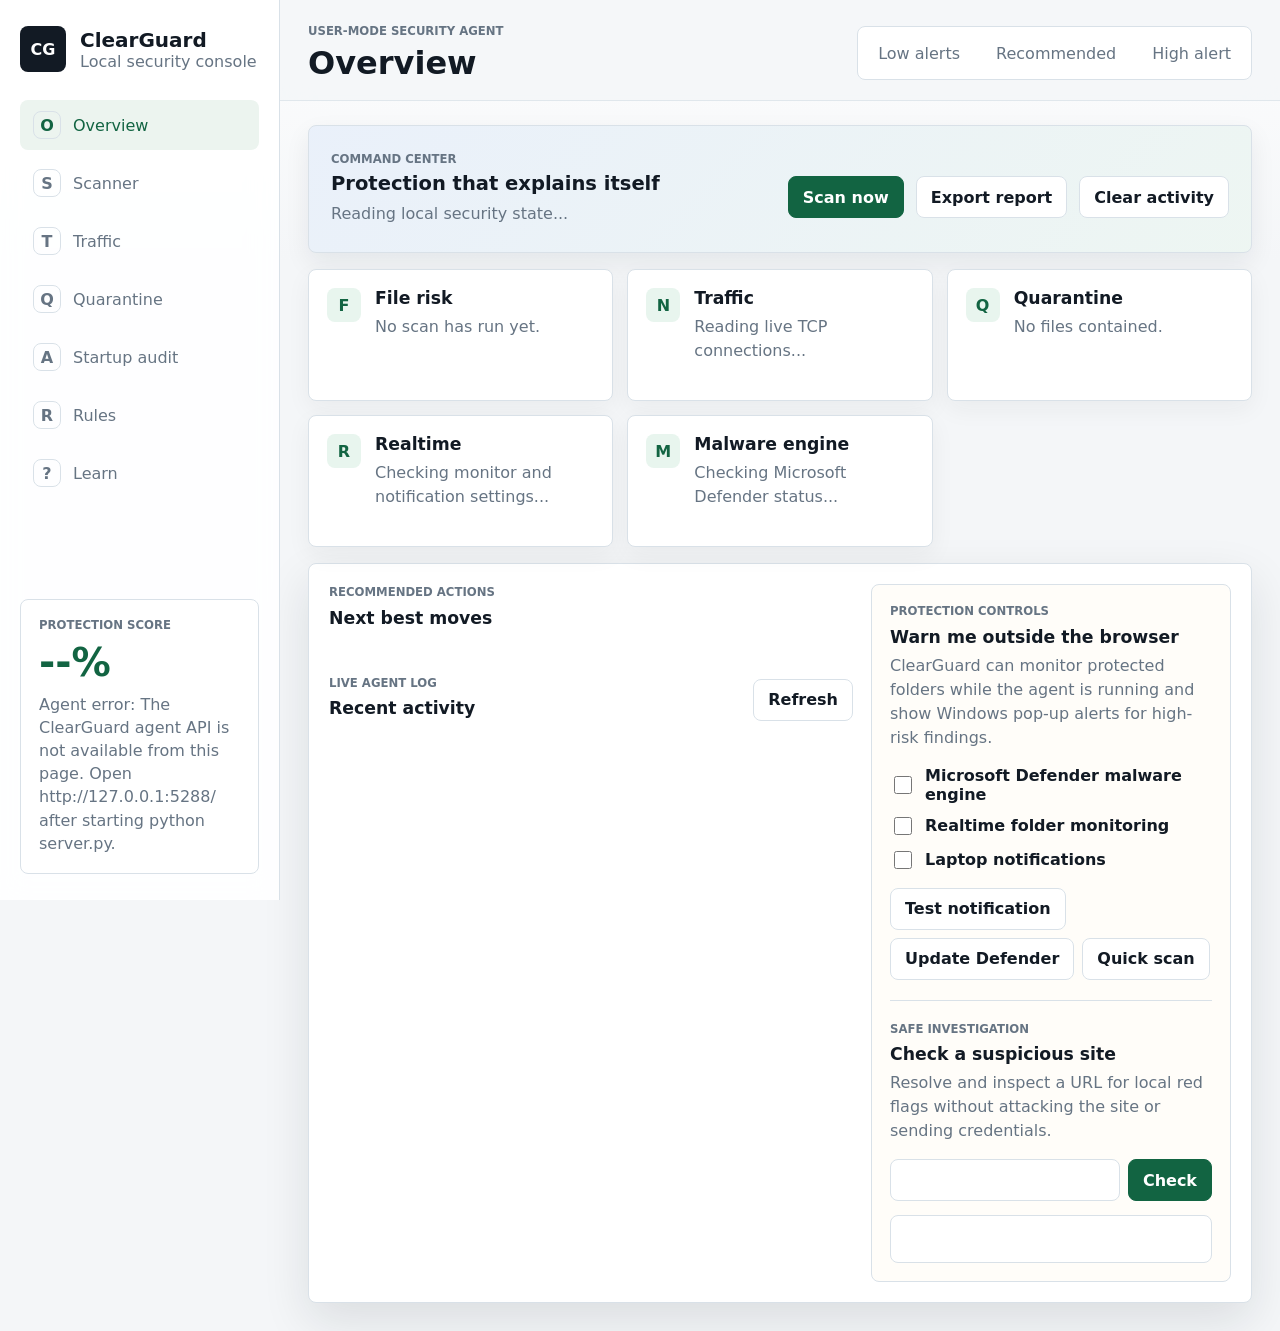
==== commit 130e5d68: "Dramatize landing and harden scans" ====
--- a/console.html
+++ b/console.html
@@ -114,7 +114,7 @@
                   <p class="eyebrow">Live agent log</p>
                   <h3>Recent activity</h3>
                 </div>
-                <button class="icon-button" id="refreshOverview" type="button" title="Refresh" aria-label="Refresh">R</button>
+                <button class="secondary-action" id="refreshOverview" type="button">Refresh</button>
               </div>
               <div class="activity-list" id="activityList" aria-live="polite"></div>
             </div>
--- a/styles.css
+++ b/styles.css
@@ -121,6 +121,12 @@
   min-height: 42px;
   border: 1px solid transparent;
   border-radius: 8px;
+  transition:
+    transform 140ms ease,
+    box-shadow 140ms ease,
+    border-color 140ms ease,
+    background 140ms ease,
+    color 140ms ease;
 }
 
 .nav-item {
@@ -148,6 +154,27 @@
 .nav-item:hover {
   background: #ecf4ef;
   color: var(--green-dark);
+}
+
+.nav-item:hover,
+.mode-button:hover,
+.icon-button:hover,
+.primary-action:hover,
+.secondary-action:hover,
+.primary-link:hover,
+.secondary-link:hover {
+  transform: translateY(-2px);
+}
+
+.nav-item:active,
+.mode-button:active,
+.icon-button:active,
+.primary-action:active,
+.secondary-action:active,
+.primary-link:active,
+.secondary-link:active {
+  transform: translateY(1px) scale(0.97);
+  box-shadow: inset 0 3px 10px rgba(18, 26, 36, 0.18);
 }
 
 .trust-panel,
@@ -584,15 +611,34 @@
   color: white;
 }
 
+.primary-action:hover {
+  box-shadow: 0 12px 28px rgba(18, 100, 66, 0.28);
+}
+
 .primary-action.danger {
   border-color: var(--red);
   background: var(--red);
+}
+
+.primary-action.danger:hover {
+  box-shadow: 0 12px 28px rgba(184, 58, 58, 0.28);
 }
 
 .secondary-action {
   border-color: var(--line);
   background: white;
   color: var(--ink);
+}
+
+.secondary-action:hover,
+.icon-button:hover {
+  border-color: rgba(46, 111, 208, 0.38);
+  box-shadow: 0 12px 28px rgba(18, 26, 36, 0.12);
+}
+
+button:disabled:hover {
+  transform: none;
+  box-shadow: none;
 }
 
 .result-box {
@@ -828,31 +874,6 @@
   overflow: hidden;
 }
 
-.hero-aura {
-  position: absolute;
-  z-index: 0;
-  border-radius: 999px;
-  filter: blur(8px);
-  opacity: 0.38;
-  pointer-events: none;
-}
-
-.aura-one {
-  width: 320px;
-  height: 320px;
-  top: 14%;
-  right: 28%;
-  background: radial-gradient(circle, rgba(31, 138, 91, 0.45), rgba(31, 138, 91, 0));
-}
-
-.aura-two {
-  width: 240px;
-  height: 240px;
-  bottom: 18%;
-  left: 3%;
-  background: radial-gradient(circle, rgba(53, 111, 159, 0.32), rgba(53, 111, 159, 0));
-}
-
 .hero-copy,
 .hero-product {
   position: relative;
@@ -910,6 +931,12 @@
   padding: 0 18px;
   font-weight: 850;
   text-decoration: none;
+  transition:
+    transform 140ms ease,
+    box-shadow 140ms ease,
+    border-color 140ms ease,
+    background 140ms ease,
+    color 140ms ease;
 }
 
 .primary-link {
@@ -1196,3 +1223,408 @@
     font-size: 3rem;
   }
 }
+
+/* Dramatic high-end landing page refresh */
+.landing-body {
+  overflow-x: hidden;
+  background: #05080c;
+  color: #eef4f7;
+}
+
+.landing-body .brand-mark {
+  background: #eef4f7;
+  color: #05080c;
+}
+
+.landing-nav {
+  position: fixed;
+  top: 16px;
+  left: 0;
+  right: 0;
+  z-index: 20;
+  min-height: 64px;
+  padding: 0 16px;
+  border: 1px solid rgba(238, 244, 247, 0.14);
+  border-radius: 8px;
+  background: rgba(5, 8, 12, 0.72);
+  backdrop-filter: blur(18px);
+  box-shadow: 0 18px 54px rgba(0, 0, 0, 0.28);
+}
+
+.landing-brand,
+.landing-nav a {
+  color: #eef4f7;
+}
+
+.landing-nav a:not(.landing-brand) {
+  color: rgba(238, 244, 247, 0.72);
+}
+
+.landing-nav a:hover {
+  color: #d9ff74;
+}
+
+.landing-hero {
+  position: relative;
+  display: grid;
+  grid-template-columns: 1fr;
+  align-content: end;
+  gap: 26px;
+  width: 100%;
+  min-height: 88svh;
+  margin: 0;
+  padding: 116px max(24px, calc((100vw - 1180px) / 2)) 28px;
+  overflow: hidden;
+  isolation: isolate;
+  background: #05080c;
+}
+
+.threat-canvas,
+.hero-gridlines {
+  position: absolute;
+  inset: 0;
+  width: 100%;
+  height: 100%;
+}
+
+.threat-canvas {
+  z-index: -3;
+}
+
+.hero-gridlines {
+  z-index: -2;
+  background-image:
+    linear-gradient(rgba(238, 244, 247, 0.06) 1px, transparent 1px),
+    linear-gradient(90deg, rgba(238, 244, 247, 0.04) 1px, transparent 1px);
+  background-size: 72px 72px;
+  mask-image: linear-gradient(to bottom, transparent 0%, black 18%, black 84%, transparent 100%);
+}
+
+.landing-hero::after {
+  content: "";
+  position: absolute;
+  inset: 0;
+  z-index: -1;
+  background:
+    linear-gradient(90deg, rgba(5, 8, 12, 0.96), rgba(5, 8, 12, 0.52) 52%, rgba(5, 8, 12, 0.92)),
+    linear-gradient(0deg, rgba(5, 8, 12, 0.98), transparent 34%, rgba(5, 8, 12, 0.34));
+  pointer-events: none;
+}
+
+.landing-hero .hero-copy {
+  max-width: 980px;
+}
+
+.landing-hero .eyebrow {
+  color: #9fe6c4;
+}
+
+.landing-hero .hero-copy h1 {
+  max-width: none;
+  margin: 0 0 18px;
+  color: #f6fbff;
+  font-size: clamp(4.8rem, 12.6vw, 10.8rem);
+  line-height: 0.78;
+  text-transform: uppercase;
+  text-shadow: 0 22px 80px rgba(84, 198, 255, 0.2);
+}
+
+.landing-hero .word-pop {
+  color: inherit;
+  animation: none;
+}
+
+.landing-hero .word-pop::after {
+  left: 0;
+  right: 0;
+  bottom: -10px;
+  height: 5px;
+  border-radius: 0;
+  background: #d9ff74;
+  box-shadow: 0 0 28px rgba(217, 255, 116, 0.62);
+  animation: none;
+}
+
+.landing-hero .hero-copy > p:not(.eyebrow):not(.hero-note) {
+  max-width: 760px;
+  color: rgba(238, 244, 247, 0.78);
+  font-size: clamp(1.1rem, 2.2vw, 1.45rem);
+  line-height: 1.55;
+}
+
+.landing-hero .hero-actions {
+  margin-top: 30px;
+}
+
+.landing-hero .primary-link {
+  border: 1px solid #d9ff74;
+  background: #d9ff74;
+  color: #05080c;
+  box-shadow: 0 16px 42px rgba(217, 255, 116, 0.24);
+}
+
+.landing-hero .secondary-link {
+  border-color: rgba(238, 244, 247, 0.2);
+  background: rgba(238, 244, 247, 0.08);
+  color: #eef4f7;
+  backdrop-filter: blur(12px);
+}
+
+.landing-hero .hero-note {
+  color: rgba(238, 244, 247, 0.58);
+}
+
+.landing-hero .hero-product {
+  display: grid;
+  grid-template-columns: minmax(280px, 0.8fr) minmax(0, 1.2fr);
+  gap: 0;
+  width: min(1120px, 100%);
+  overflow: hidden;
+  border: 1px solid rgba(238, 244, 247, 0.16);
+  border-radius: 8px;
+  background: rgba(8, 13, 18, 0.82);
+  box-shadow: 0 26px 80px rgba(0, 0, 0, 0.42);
+  backdrop-filter: blur(16px);
+  animation: none;
+}
+
+.product-command {
+  display: flex;
+  align-items: center;
+  justify-content: space-between;
+  gap: 18px;
+  padding: 24px;
+  border-right: 1px solid rgba(238, 244, 247, 0.13);
+}
+
+.product-command strong {
+  display: block;
+  color: #d9ff74;
+  font-size: clamp(3rem, 7vw, 5.4rem);
+  line-height: 0.9;
+}
+
+.product-command span,
+.dramatic-list span {
+  color: rgba(238, 244, 247, 0.66);
+  line-height: 1.5;
+}
+
+.command-orbit {
+  display: grid;
+  gap: 8px;
+  width: 74px;
+}
+
+.command-orbit span {
+  display: block;
+  height: 8px;
+  border-radius: 999px;
+  background: #d9ff74;
+  box-shadow: 0 0 22px rgba(217, 255, 116, 0.46);
+  animation: signalPulse 1.8s ease-in-out infinite;
+}
+
+.command-orbit span:nth-child(2) {
+  width: 70%;
+  background: #67d6ff;
+  animation-delay: 0.22s;
+}
+
+.command-orbit span:nth-child(3) {
+  width: 46%;
+  background: #ff6a6a;
+  animation-delay: 0.44s;
+}
+
+.dramatic-list {
+  display: grid;
+  grid-template-columns: repeat(3, minmax(0, 1fr));
+}
+
+.dramatic-list article {
+  min-height: 160px;
+  padding: 24px;
+  border-right: 1px solid rgba(238, 244, 247, 0.13);
+  border-bottom: 0;
+  background: rgba(255, 255, 255, 0.02);
+}
+
+.dramatic-list article:last-child {
+  border-right: 0;
+}
+
+.dramatic-list b {
+  display: block;
+  margin-bottom: 10px;
+  color: #f6fbff;
+  font-size: 1.05rem;
+}
+
+.landing-band,
+.landing-cta {
+  color: #eef4f7;
+}
+
+.landing-band {
+  padding: 54px 0 82px;
+}
+
+.landing-section-head {
+  max-width: 850px;
+}
+
+.landing-section-head h2,
+.landing-cta h2 {
+  color: #f6fbff;
+  font-size: clamp(2.4rem, 5vw, 4.9rem);
+}
+
+.feature-grid article,
+.steps-grid article,
+.signal-strip article {
+  border-color: rgba(238, 244, 247, 0.12);
+  background: rgba(255, 255, 255, 0.055);
+  box-shadow: 0 18px 50px rgba(0, 0, 0, 0.22);
+  backdrop-filter: blur(10px);
+}
+
+.feature-grid article:hover,
+.steps-grid article:hover,
+.signal-strip article:hover {
+  border-color: rgba(217, 255, 116, 0.4);
+  box-shadow: 0 20px 58px rgba(0, 0, 0, 0.32);
+}
+
+.feature-grid h3,
+.steps-grid h3,
+.signal-strip h3 {
+  color: #f6fbff;
+}
+
+.feature-grid p,
+.steps-grid p,
+.signal-strip p,
+.landing-cta p {
+  color: rgba(238, 244, 247, 0.68);
+}
+
+.landing-band.alt {
+  border-color: rgba(238, 244, 247, 0.12);
+}
+
+.luxury-band {
+  width: min(1280px, calc(100% - 40px));
+  padding: 92px 0;
+}
+
+.signal-strip {
+  display: grid;
+  grid-template-columns: repeat(3, minmax(0, 1fr));
+  gap: 14px;
+}
+
+.signal-strip article {
+  min-height: 280px;
+  padding: 28px;
+}
+
+.signal-strip span {
+  display: block;
+  margin-bottom: 74px;
+  color: #d9ff74;
+  font-weight: 900;
+}
+
+.steps-grid span {
+  background: rgba(217, 255, 116, 0.14);
+  color: #d9ff74;
+}
+
+.landing-body code {
+  border-color: rgba(238, 244, 247, 0.16);
+  background: rgba(255, 255, 255, 0.08);
+  color: #f6fbff;
+}
+
+.landing-cta {
+  border-color: rgba(217, 255, 116, 0.28);
+  background: rgba(217, 255, 116, 0.08);
+  box-shadow: 0 26px 70px rgba(0, 0, 0, 0.32);
+}
+
+.landing-cta .primary-link {
+  border: 1px solid #d9ff74;
+  background: #d9ff74;
+  color: #05080c;
+}
+
+.landing-footer {
+  border-color: rgba(238, 244, 247, 0.12);
+}
+
+@keyframes signalPulse {
+  0%,
+  100% {
+    opacity: 0.52;
+    transform: scaleX(0.82);
+  }
+  50% {
+    opacity: 1;
+    transform: scaleX(1);
+  }
+}
+
+@media (max-width: 980px) {
+  .landing-nav {
+    position: static;
+    border-radius: 0;
+    width: 100%;
+  }
+
+  .landing-hero {
+    min-height: 92svh;
+    padding-top: 54px;
+  }
+
+  .landing-hero .hero-product,
+  .dramatic-list,
+  .signal-strip {
+    grid-template-columns: 1fr;
+  }
+
+  .product-command {
+    border-right: 0;
+    border-bottom: 1px solid rgba(238, 244, 247, 0.13);
+  }
+
+  .dramatic-list article {
+    border-right: 0;
+    border-bottom: 1px solid rgba(238, 244, 247, 0.13);
+  }
+}
+
+@media (max-width: 640px) {
+  .landing-hero {
+    padding-inline: 18px;
+  }
+
+  .landing-hero .hero-copy h1 {
+    font-size: clamp(2.8rem, 12.4vw, 3.25rem);
+    line-height: 0.88;
+  }
+
+  .landing-hero .hero-copy > p:not(.eyebrow):not(.hero-note) {
+    font-size: 1rem;
+  }
+
+  .product-command {
+    align-items: flex-start;
+    flex-direction: column;
+  }
+
+  .landing-hero .hero-product,
+  .landing-hero .hero-copy {
+    max-width: 100%;
+  }
+}
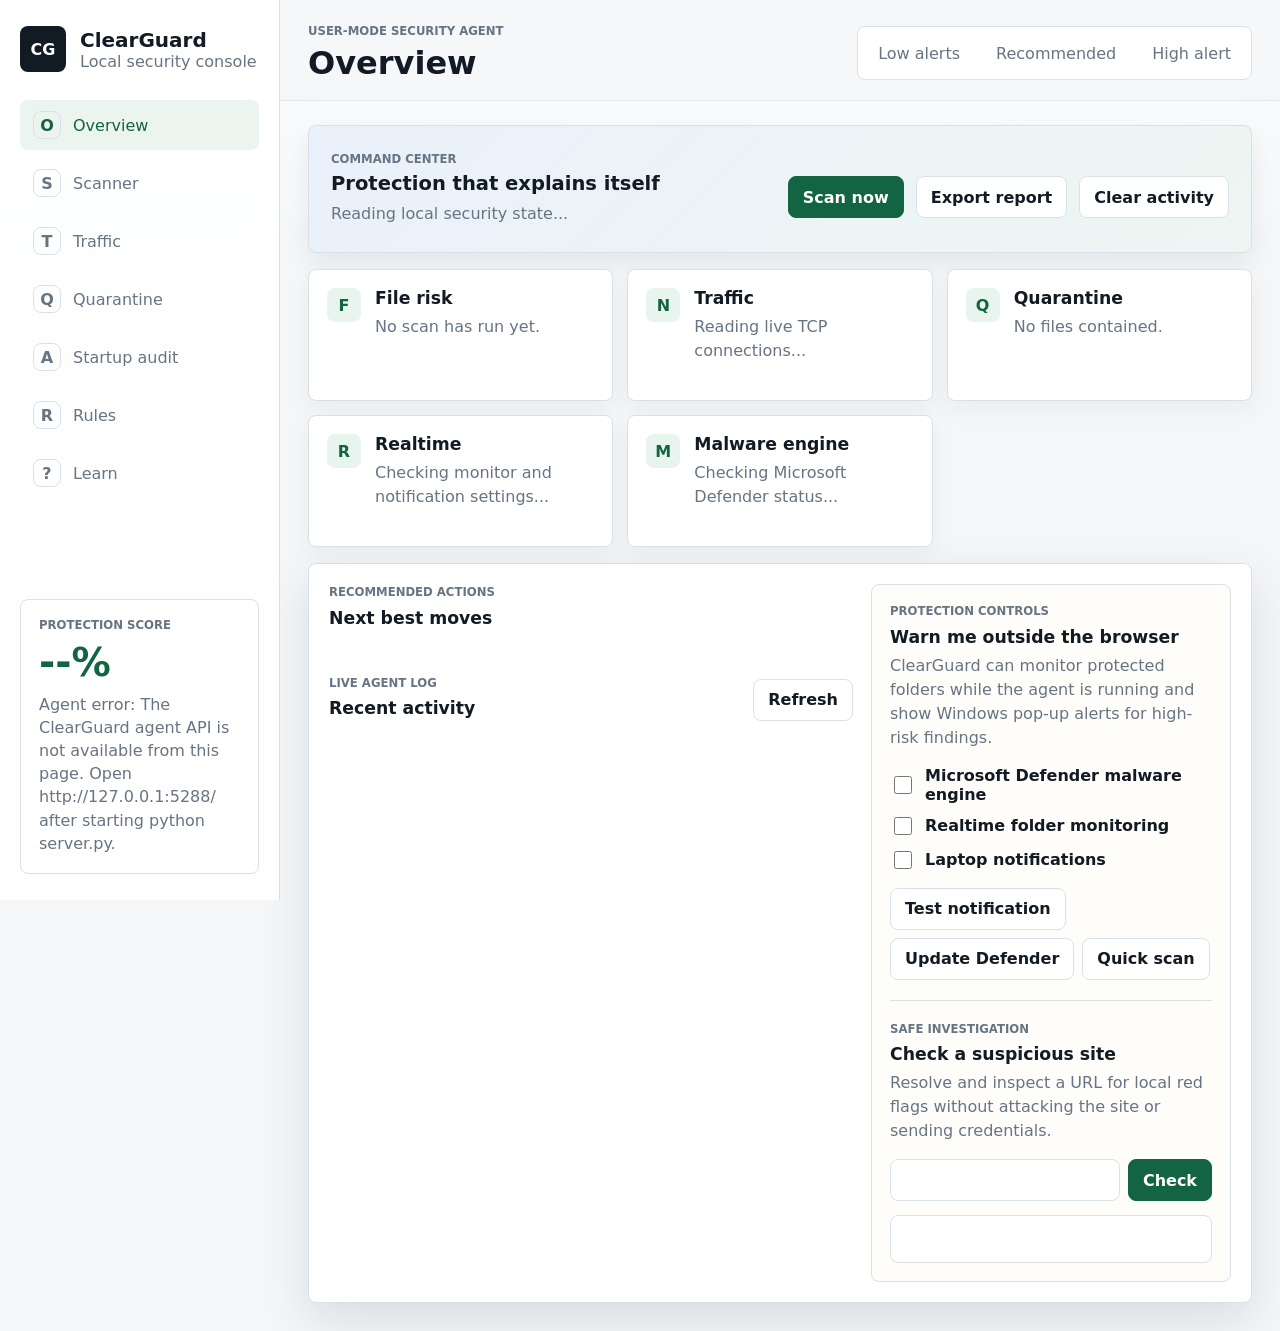
==== commit 33fd65d7: "ui" ====
--- a/console.html
+++ b/console.html
@@ -3,7 +3,11 @@
   <head>
     <meta charset="utf-8">
     <meta name="viewport" content="width=device-width, initial-scale=1">
-    <title>ClearGuard</title>
+    <meta name="theme-color" content="#000000">
+    <title>ClearGuard - Security Console</title>
+    <link rel="icon" type="image/svg+xml" href="favicon.svg">
+    <link rel="icon" type="image/png" href="favicon.svg" sizes="128x128">
+    <link rel="apple-touch-icon" href="favicon.svg">
     <link rel="stylesheet" href="styles.css">
   </head>
   <body>
